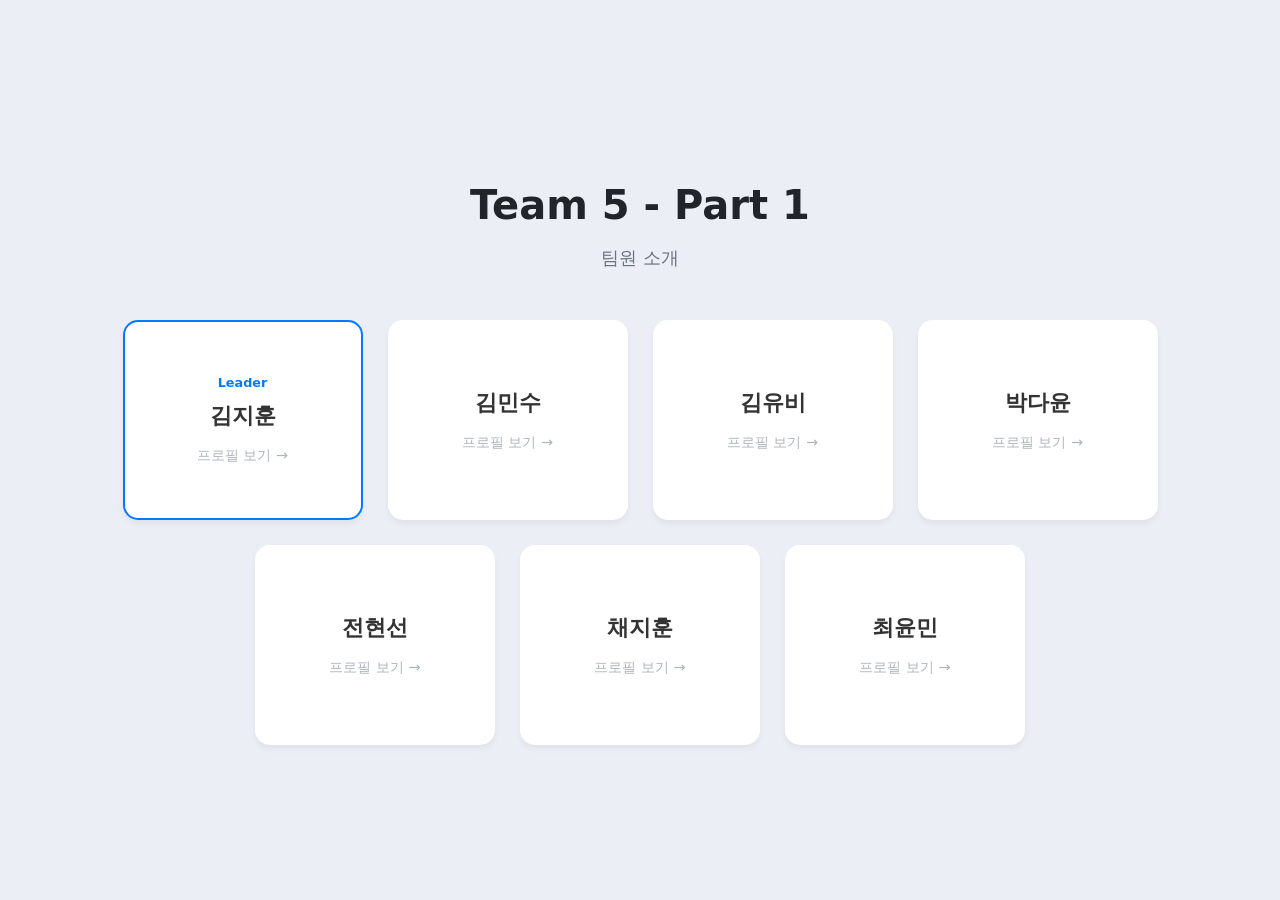
==== index.html @ cddf84dc "feat:메인 페이지 파일" ====
<!DOCTYPE html>
<html lang="ko">
<head>
    <meta charset="UTF-8">
    <meta name="viewport" content="width=device-width, initial-scale=1.0">
    <title>Team 5 - Part 1</title>
    <link rel="stylesheet" href="style.css">
</head>
<body>

    <div class="container">
        <header>
            <h1> Team 5 - Part 1</h1>
            <p class="subtitle"> 팀원 소개</p>
        </header>

        <main class="team-grid">
            <a href="members/jihun_k.html" class="member-card leader">
                <div class="role">Leader</div>
                <div class="name">김지훈</div>
                <div class="view-profile">프로필 보기 →</div>
            </a>

            <a href="members/minsoo.html" class="member-card">
                <div class="name">김민수</div>
                <div class="view-profile">프로필 보기 →</div>
            </a>
            <a href="members/yubi.html" class="member-card">
                <div class="name">김유비</div>
                <div class="view-profile">프로필 보기 →</div>
            </a>
            <a href="members/dayoon.html" class="member-card">
                <div class="name">박다윤</div>
                <div class="view-profile">프로필 보기 →</div>
            </a>
            <a href="members/hyunseon.html" class="member-card">
                <div class="name">전현선</div>
                <div class="view-profile">프로필 보기 →</div>
            </a>
            <a href="members/jihun_c.html" class="member-card">
                <div class="name">채지훈</div>
                <div class="view-profile">프로필 보기 →</div>
            </a>
            <a href="members/yunmin.html" class="member-card">
                <div class="name">최윤민</div>
                <div class="view-profile">프로필 보기 →</div>
            </a>
        </main>
    </div>

</body>
</html>
---- style.css ----
/* 1. 전체 배경 및 폰트 설정 */
body {
  background-color: #EBEEF5; 
  font-family: 'Pretendard', -apple-system, BlinkMacSystemFont, system-ui, Roboto, sans-serif;
  margin: 0;
  display: flex;
  justify-content: center;
  align-items: center;
  min-height: 100vh;
}

.container {
  width: 95%; /* 여유 있게 조정 */
  max-width: 1100px;
  padding: 40px 20px;
}

header {
  text-align: center;
  margin-bottom: 50px;
}

header h1 {
  font-size: 2.5rem;
  color: #212529;
  margin-bottom: 10px;
}

.subtitle {
  color: #6c757d;
  font-size: 1.1rem;
}

/* 2. 팀원 카드 배치 설정 (아래층 중앙 정렬 적용) */
.team-grid {
  display: flex;        /* grid에서 flex로 변경하여 중앙 정렬  */
  flex-wrap: wrap;      /* 인원이 많으면 다음 줄로 넘김 */
  justify-content: center; /* 카드 가로 가운데 정렬 (7명 중 아래 3명 중앙 배치) */
  gap: 25px;            /* 카드 사이 간격 */
  margin: 0 auto;
}

/* 3. 개별 카드 디자인 (크기 고정 및 내용 정렬) */
.member-card {
  background: white;
  width: 240px;          /* 모든 카드 가로 길이를 똑같이 고정 */
  height: 200px;         /* 모든 카드 세로 길이를 똑같이 고정 */
  border-radius: 15px;
  text-align: center;
  text-decoration: none; /* 링크 밑줄 제거 */
  color: #333;
  box-shadow: 0 4px 6px rgba(0,0,0,0.05);
  transition: all 0.3s ease;
  position: relative;
  overflow: hidden;

  /* 카드 안의 내용물들을 세로 중앙으로 정렬 */
  display: flex;
  flex-direction: column;
  justify-content: center;
  align-items: center;
  padding: 20px;
  box-sizing: border-box; /* 패딩이 크기에 영향을 주지 않도록 설정 */
}

/* 4. 마우스 올렸을 때 효과 */
.member-card:hover {
  transform: translateY(-10px);
  box-shadow: 0 10px 20px rgba(0,0,0,0.1);
}

/* 5. 팀장(Leader) 카드 강조 설정 */
.member-card.leader {
  border: 2px solid #007bff; /* 팀장 카드는 파란색 테두리 */
}

.role {
  font-size: 0.8rem;
  color: #007bff;
  font-weight: bold;
  margin-bottom: 10px;
}

.name {
  font-size: 1.4rem;     /* 이름을 조금 더 강조 */
  font-weight: 600;
  margin-bottom: 15px;
}

.view-profile {
  font-size: 0.9rem;
  color: #adb5bd;
}

/* 마우스 올리면 "프로필 보기" 색상 변경 */
.member-card:hover .view-profile {
  color: #007bff;
}
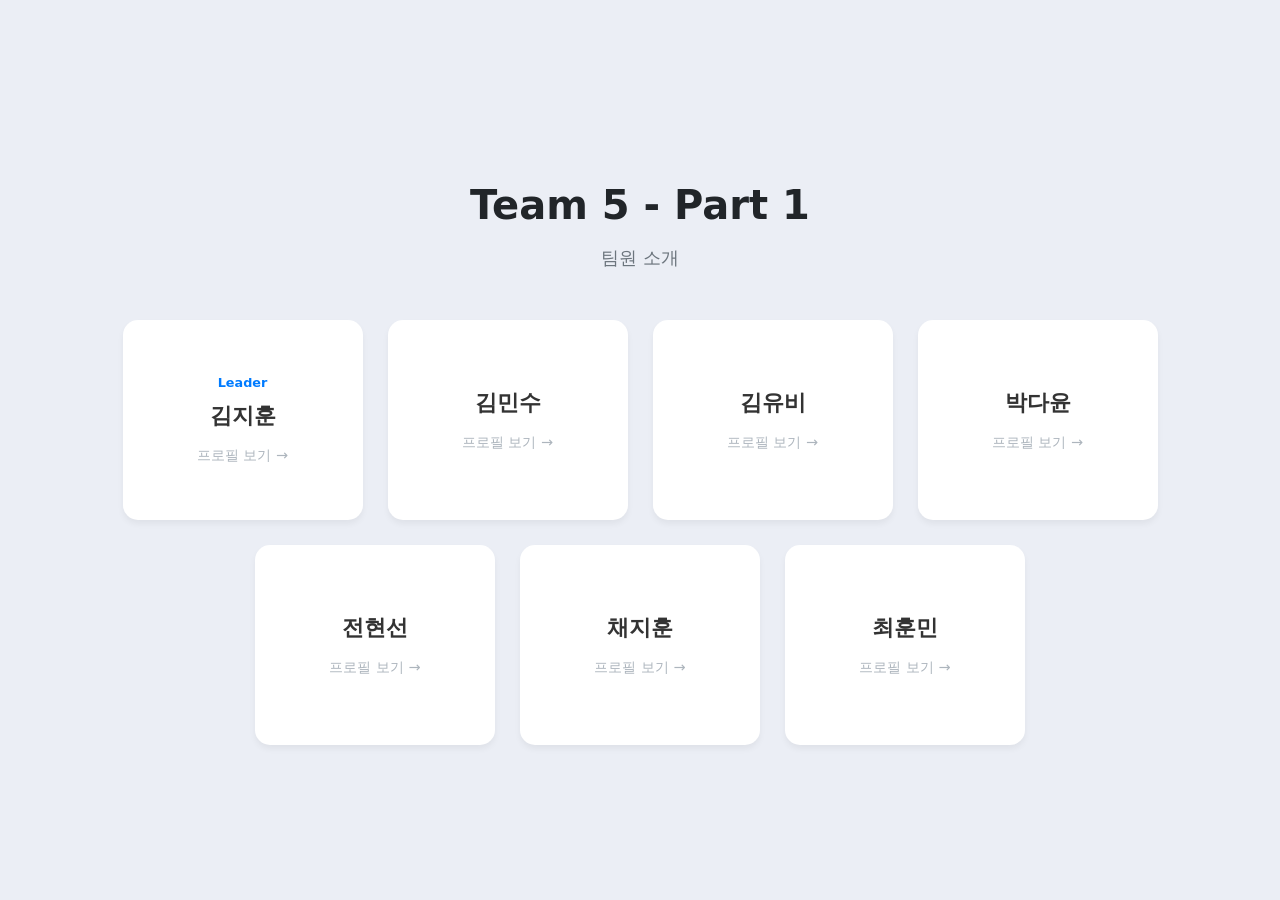
==== commit 1041976e: "메인페이지 호버 수정" ====
--- a/index.html
+++ b/index.html
@@ -1,52 +1,50 @@
-<!DOCTYPE html>
+<!doctype html>
 <html lang="ko">
-<head>
-    <meta charset="UTF-8">
-    <meta name="viewport" content="width=device-width, initial-scale=1.0">
+  <head>
+    <meta charset="UTF-8" />
+    <meta name="viewport" content="width=device-width, initial-scale=1.0" />
     <title>Team 5 - Part 1</title>
-    <link rel="stylesheet" href="style.css">
-</head>
-<body>
+    <link rel="stylesheet" href="style.css" />
+  </head>
+  <body>
+    <div class="container">
+      <header>
+        <h1>Team 5 - Part 1</h1>
+        <p class="subtitle">팀원 소개</p>
+      </header>
 
-    <div class="container">
-        <header>
-            <h1> Team 5 - Part 1</h1>
-            <p class="subtitle"> 팀원 소개</p>
-        </header>
+      <main class="team-grid">
+        <a href="members/jihun_k.html" class="member-card leader">
+          <div class="role">Leader</div>
+          <div class="name">김지훈</div>
+          <div class="view-profile">프로필 보기 →</div>
+        </a>
 
-        <main class="team-grid">
-            <a href="members/jihun_k.html" class="member-card leader">
-                <div class="role">Leader</div>
-                <div class="name">김지훈</div>
-                <div class="view-profile">프로필 보기 →</div>
-            </a>
-
-            <a href="members/minsoo.html" class="member-card">
-                <div class="name">김민수</div>
-                <div class="view-profile">프로필 보기 →</div>
-            </a>
-            <a href="members/yubi.html" class="member-card">
-                <div class="name">김유비</div>
-                <div class="view-profile">프로필 보기 →</div>
-            </a>
-            <a href="members/dayoon.html" class="member-card">
-                <div class="name">박다윤</div>
-                <div class="view-profile">프로필 보기 →</div>
-            </a>
-            <a href="members/hyunseon.html" class="member-card">
-                <div class="name">전현선</div>
-                <div class="view-profile">프로필 보기 →</div>
-            </a>
-            <a href="members/jihun_c.html" class="member-card">
-                <div class="name">채지훈</div>
-                <div class="view-profile">프로필 보기 →</div>
-            </a>
-            <a href="members/yunmin.html" class="member-card">
-                <div class="name">최윤민</div>
-                <div class="view-profile">프로필 보기 →</div>
-            </a>
-        </main>
+        <a href="members/minsoo.html" class="member-card">
+          <div class="name">김민수</div>
+          <div class="view-profile">프로필 보기 →</div>
+        </a>
+        <a href="members/yubi.html" class="member-card">
+          <div class="name">김유비</div>
+          <div class="view-profile">프로필 보기 →</div>
+        </a>
+        <a href="members/dayoon.html" class="member-card">
+          <div class="name">박다윤</div>
+          <div class="view-profile">프로필 보기 →</div>
+        </a>
+        <a href="members/hyunseon.html" class="member-card">
+          <div class="name">전현선</div>
+          <div class="view-profile">프로필 보기 →</div>
+        </a>
+        <a href="members/jihun_c.html" class="member-card">
+          <div class="name">채지훈</div>
+          <div class="view-profile">프로필 보기 →</div>
+        </a>
+        <a href="members/yunmin.html" class="member-card">
+          <div class="name">최훈민</div>
+          <div class="view-profile">프로필 보기 →</div>
+        </a>
+      </main>
     </div>
-
-</body>
-</html>+  </body>
+</html>
--- a/style.css
+++ b/style.css
@@ -1,7 +1,13 @@
 /* 1. 전체 배경 및 폰트 설정 */
 body {
-  background-color: #EBEEF5; 
-  font-family: 'Pretendard', -apple-system, BlinkMacSystemFont, system-ui, Roboto, sans-serif;
+  background-color: #ebeef5;
+  font-family:
+    "Pretendard",
+    -apple-system,
+    BlinkMacSystemFont,
+    system-ui,
+    Roboto,
+    sans-serif;
   margin: 0;
   display: flex;
   justify-content: center;
@@ -33,23 +39,23 @@
 
 /* 2. 팀원 카드 배치 설정 (아래층 중앙 정렬 적용) */
 .team-grid {
-  display: flex;        /* grid에서 flex로 변경하여 중앙 정렬  */
-  flex-wrap: wrap;      /* 인원이 많으면 다음 줄로 넘김 */
+  display: flex; /* grid에서 flex로 변경하여 중앙 정렬  */
+  flex-wrap: wrap; /* 인원이 많으면 다음 줄로 넘김 */
   justify-content: center; /* 카드 가로 가운데 정렬 (7명 중 아래 3명 중앙 배치) */
-  gap: 25px;            /* 카드 사이 간격 */
+  gap: 25px; /* 카드 사이 간격 */
   margin: 0 auto;
 }
 
 /* 3. 개별 카드 디자인 (크기 고정 및 내용 정렬) */
 .member-card {
   background: white;
-  width: 240px;          /* 모든 카드 가로 길이를 똑같이 고정 */
-  height: 200px;         /* 모든 카드 세로 길이를 똑같이 고정 */
+  width: 240px; /* 모든 카드 가로 길이를 똑같이 고정 */
+  height: 200px; /* 모든 카드 세로 길이를 똑같이 고정 */
   border-radius: 15px;
   text-align: center;
   text-decoration: none; /* 링크 밑줄 제거 */
   color: #333;
-  box-shadow: 0 4px 6px rgba(0,0,0,0.05);
+  box-shadow: 0 4px 6px rgba(0, 0, 0, 0.05);
   transition: all 0.3s ease;
   position: relative;
   overflow: hidden;
@@ -66,13 +72,13 @@
 /* 4. 마우스 올렸을 때 효과 */
 .member-card:hover {
   transform: translateY(-10px);
-  box-shadow: 0 10px 20px rgba(0,0,0,0.1);
+  box-shadow: 0 10px 20px rgba(0, 0, 0, 0.1);
 }
 
 /* 5. 팀장(Leader) 카드 강조 설정 */
-.member-card.leader {
-  border: 2px solid #007bff; /* 팀장 카드는 파란색 테두리 */
-}
+/* .member-card.leader {
+  border: 2px solid #007bff;
+} */
 
 .role {
   font-size: 0.8rem;
@@ -82,7 +88,7 @@
 }
 
 .name {
-  font-size: 1.4rem;     /* 이름을 조금 더 강조 */
+  font-size: 1.4rem; /* 이름을 조금 더 강조 */
   font-weight: 600;
   margin-bottom: 15px;
 }
@@ -95,4 +101,9 @@
 /* 마우스 올리면 "프로필 보기" 색상 변경 */
 .member-card:hover .view-profile {
   color: #007bff;
-}+}
+
+/* 마우스 올린 카드의 테두리가 파란색이 되도록 수정 */
+.member-card:hover {
+  border: 1px solid #007bff;
+}
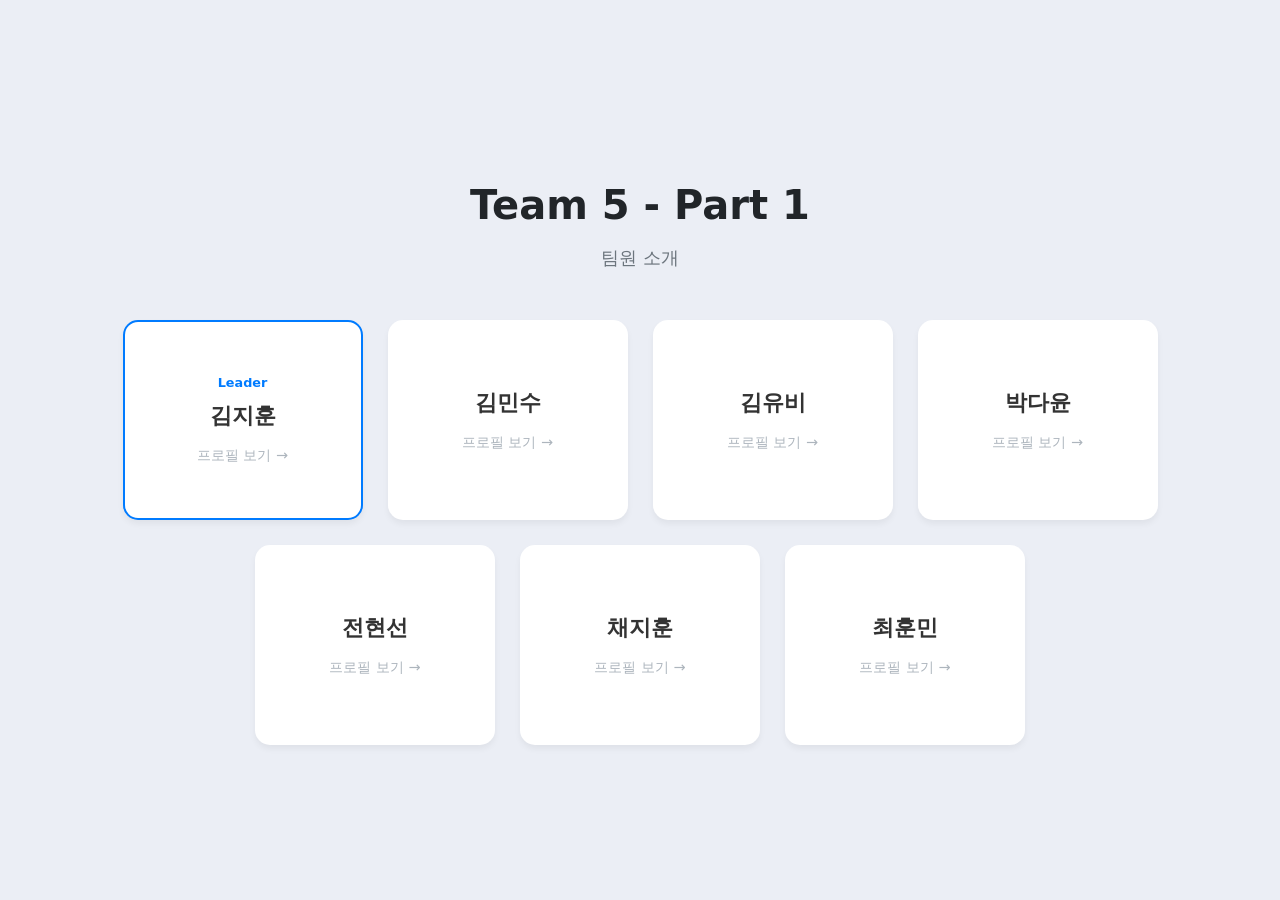
==== commit 78f3fea4: "feat: 김지훈 파일 추가" ====
--- a/index.html
+++ b/index.html
@@ -47,4 +47,4 @@
       </main>
     </div>
   </body>
-</html>
+</html>
--- a/style.css
+++ b/style.css
@@ -1,13 +1,7 @@
 /* 1. 전체 배경 및 폰트 설정 */
 body {
-  background-color: #ebeef5;
-  font-family:
-    "Pretendard",
-    -apple-system,
-    BlinkMacSystemFont,
-    system-ui,
-    Roboto,
-    sans-serif;
+  background-color: #EBEEF5; 
+  font-family: 'Pretendard', -apple-system, BlinkMacSystemFont, system-ui, Roboto, sans-serif;
   margin: 0;
   display: flex;
   justify-content: center;
@@ -39,23 +33,23 @@
 
 /* 2. 팀원 카드 배치 설정 (아래층 중앙 정렬 적용) */
 .team-grid {
-  display: flex; /* grid에서 flex로 변경하여 중앙 정렬  */
-  flex-wrap: wrap; /* 인원이 많으면 다음 줄로 넘김 */
+  display: flex;        /* grid에서 flex로 변경하여 중앙 정렬  */
+  flex-wrap: wrap;      /* 인원이 많으면 다음 줄로 넘김 */
   justify-content: center; /* 카드 가로 가운데 정렬 (7명 중 아래 3명 중앙 배치) */
-  gap: 25px; /* 카드 사이 간격 */
+  gap: 25px;            /* 카드 사이 간격 */
   margin: 0 auto;
 }
 
 /* 3. 개별 카드 디자인 (크기 고정 및 내용 정렬) */
 .member-card {
   background: white;
-  width: 240px; /* 모든 카드 가로 길이를 똑같이 고정 */
-  height: 200px; /* 모든 카드 세로 길이를 똑같이 고정 */
+  width: 240px;          /* 모든 카드 가로 길이를 똑같이 고정 */
+  height: 200px;         /* 모든 카드 세로 길이를 똑같이 고정 */
   border-radius: 15px;
   text-align: center;
   text-decoration: none; /* 링크 밑줄 제거 */
   color: #333;
-  box-shadow: 0 4px 6px rgba(0, 0, 0, 0.05);
+  box-shadow: 0 4px 6px rgba(0,0,0,0.05);
   transition: all 0.3s ease;
   position: relative;
   overflow: hidden;
@@ -72,13 +66,13 @@
 /* 4. 마우스 올렸을 때 효과 */
 .member-card:hover {
   transform: translateY(-10px);
-  box-shadow: 0 10px 20px rgba(0, 0, 0, 0.1);
+  box-shadow: 0 10px 20px rgba(0,0,0,0.1);
 }
 
 /* 5. 팀장(Leader) 카드 강조 설정 */
-/* .member-card.leader {
-  border: 2px solid #007bff;
-} */
+.member-card.leader {
+  border: 2px solid #007bff; /* 팀장 카드는 파란색 테두리 */
+}
 
 .role {
   font-size: 0.8rem;
@@ -88,7 +82,7 @@
 }
 
 .name {
-  font-size: 1.4rem; /* 이름을 조금 더 강조 */
+  font-size: 1.4rem;     /* 이름을 조금 더 강조 */
   font-weight: 600;
   margin-bottom: 15px;
 }
@@ -101,9 +95,4 @@
 /* 마우스 올리면 "프로필 보기" 색상 변경 */
 .member-card:hover .view-profile {
   color: #007bff;
-}
-
-/* 마우스 올린 카드의 테두리가 파란색이 되도록 수정 */
-.member-card:hover {
-  border: 1px solid #007bff;
-}
+}
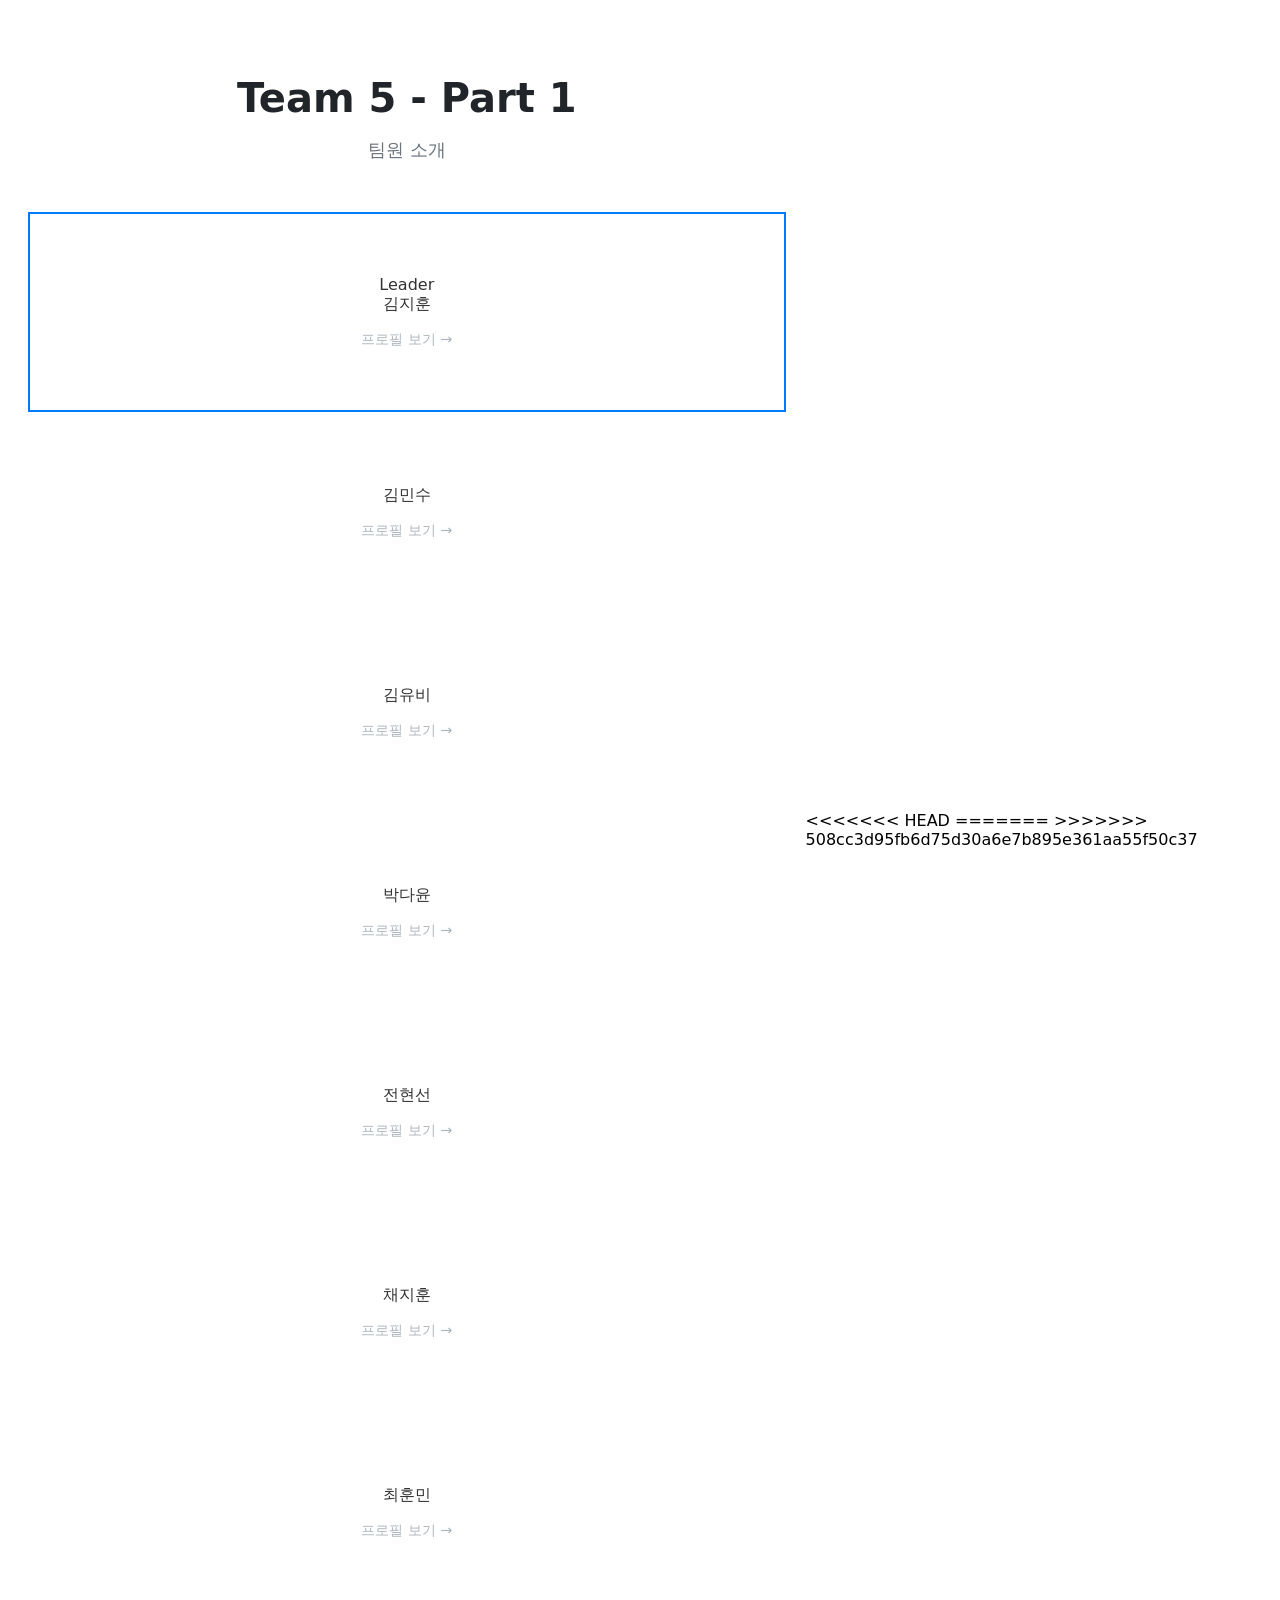
==== commit b455ce6a: "feat: 내 파일 추가 및 동기화" ====
--- a/index.html
+++ b/index.html
@@ -47,4 +47,8 @@
       </main>
     </div>
   </body>
-</html>+<<<<<<< HEAD
+</html>
+=======
+</html>
+>>>>>>> 508cc3d95fb6d75d30a6e7b895e361aa55f50c37
--- a/style.css
+++ b/style.css
@@ -1,7 +1,18 @@
 /* 1. 전체 배경 및 폰트 설정 */
 body {
+<<<<<<< HEAD
   background-color: #EBEEF5; 
   font-family: 'Pretendard', -apple-system, BlinkMacSystemFont, system-ui, Roboto, sans-serif;
+=======
+  background-color: #ebeef5;
+  font-family:
+    "Pretendard",
+    -apple-system,
+    BlinkMacSystemFont,
+    system-ui,
+    Roboto,
+    sans-serif;
+>>>>>>> 508cc3d95fb6d75d30a6e7b895e361aa55f50c37
   margin: 0;
   display: flex;
   justify-content: center;
@@ -33,23 +44,39 @@
 
 /* 2. 팀원 카드 배치 설정 (아래층 중앙 정렬 적용) */
 .team-grid {
+<<<<<<< HEAD
   display: flex;        /* grid에서 flex로 변경하여 중앙 정렬  */
   flex-wrap: wrap;      /* 인원이 많으면 다음 줄로 넘김 */
   justify-content: center; /* 카드 가로 가운데 정렬 (7명 중 아래 3명 중앙 배치) */
   gap: 25px;            /* 카드 사이 간격 */
+=======
+  display: flex; /* grid에서 flex로 변경하여 중앙 정렬  */
+  flex-wrap: wrap; /* 인원이 많으면 다음 줄로 넘김 */
+  justify-content: center; /* 카드 가로 가운데 정렬 (7명 중 아래 3명 중앙 배치) */
+  gap: 25px; /* 카드 사이 간격 */
+>>>>>>> 508cc3d95fb6d75d30a6e7b895e361aa55f50c37
   margin: 0 auto;
 }
 
 /* 3. 개별 카드 디자인 (크기 고정 및 내용 정렬) */
 .member-card {
   background: white;
+<<<<<<< HEAD
   width: 240px;          /* 모든 카드 가로 길이를 똑같이 고정 */
   height: 200px;         /* 모든 카드 세로 길이를 똑같이 고정 */
+=======
+  width: 240px; /* 모든 카드 가로 길이를 똑같이 고정 */
+  height: 200px; /* 모든 카드 세로 길이를 똑같이 고정 */
+>>>>>>> 508cc3d95fb6d75d30a6e7b895e361aa55f50c37
   border-radius: 15px;
   text-align: center;
   text-decoration: none; /* 링크 밑줄 제거 */
   color: #333;
+<<<<<<< HEAD
   box-shadow: 0 4px 6px rgba(0,0,0,0.05);
+=======
+  box-shadow: 0 4px 6px rgba(0, 0, 0, 0.05);
+>>>>>>> 508cc3d95fb6d75d30a6e7b895e361aa55f50c37
   transition: all 0.3s ease;
   position: relative;
   overflow: hidden;
@@ -66,6 +93,7 @@
 /* 4. 마우스 올렸을 때 효과 */
 .member-card:hover {
   transform: translateY(-10px);
+<<<<<<< HEAD
   box-shadow: 0 10px 20px rgba(0,0,0,0.1);
 }
 
@@ -73,6 +101,15 @@
 .member-card.leader {
   border: 2px solid #007bff; /* 팀장 카드는 파란색 테두리 */
 }
+=======
+  box-shadow: 0 10px 20px rgba(0, 0, 0, 0.1);
+}
+
+/* 5. 팀장(Leader) 카드 강조 설정 */
+/* .member-card.leader {
+  border: 2px solid #007bff;
+} */
+>>>>>>> 508cc3d95fb6d75d30a6e7b895e361aa55f50c37
 
 .role {
   font-size: 0.8rem;
@@ -82,7 +119,11 @@
 }
 
 .name {
+<<<<<<< HEAD
   font-size: 1.4rem;     /* 이름을 조금 더 강조 */
+=======
+  font-size: 1.4rem; /* 이름을 조금 더 강조 */
+>>>>>>> 508cc3d95fb6d75d30a6e7b895e361aa55f50c37
   font-weight: 600;
   margin-bottom: 15px;
 }
@@ -95,4 +136,13 @@
 /* 마우스 올리면 "프로필 보기" 색상 변경 */
 .member-card:hover .view-profile {
   color: #007bff;
-}+<<<<<<< HEAD
+}
+=======
+}
+
+/* 마우스 올린 카드의 테두리가 파란색이 되도록 수정 */
+.member-card:hover {
+  border: 1px solid #007bff;
+}
+>>>>>>> 508cc3d95fb6d75d30a6e7b895e361aa55f50c37
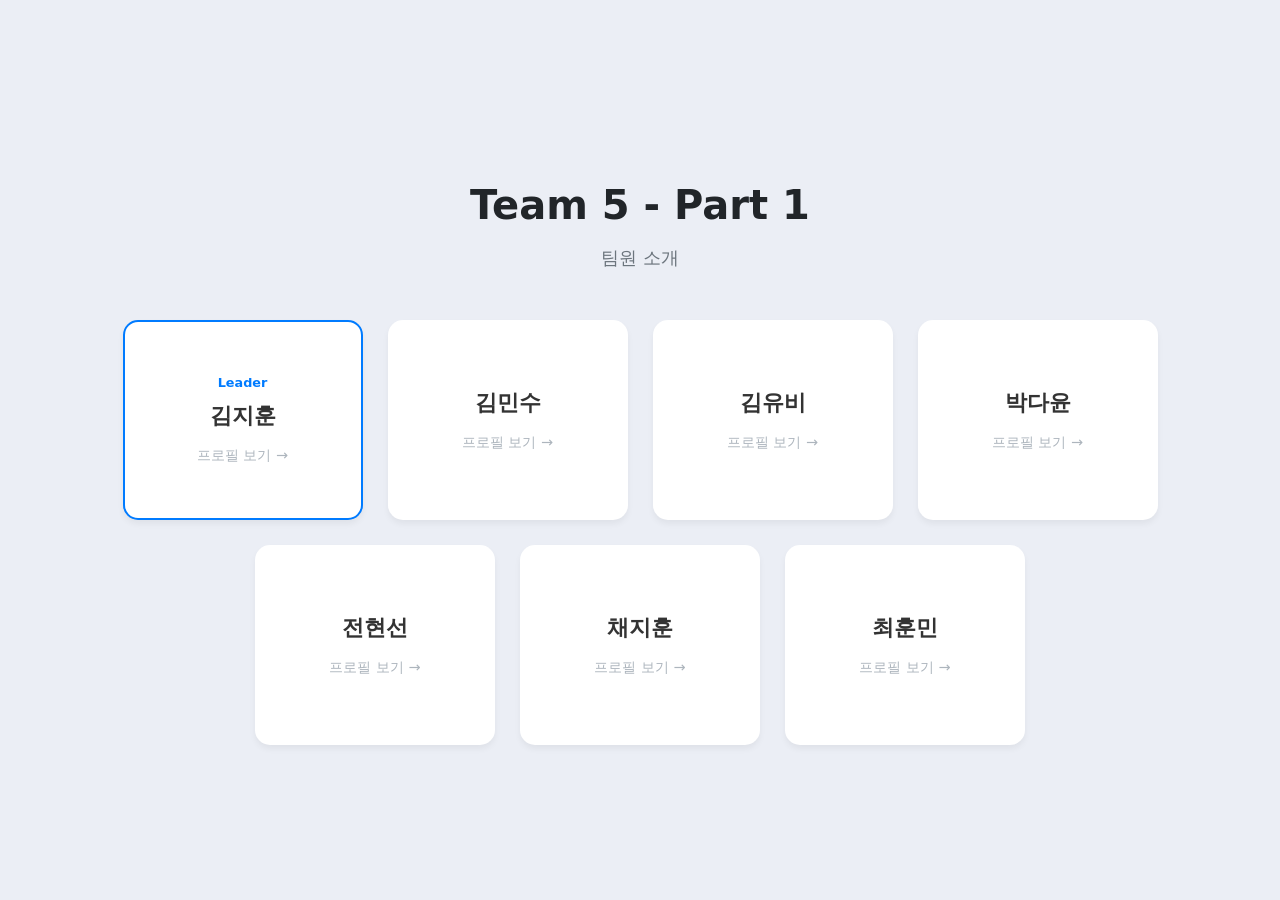
==== commit 239d69f7: "style: 메인 페이지 UI 수정 중 브랜치 이동" ====
--- a/index.html
+++ b/index.html
@@ -14,13 +14,13 @@
       </header>
 
       <main class="team-grid">
-        <a href="members/jihun_k.html" class="member-card leader">
+        <a href="kimjihun.html" class="member-card leader">
           <div class="role">Leader</div>
           <div class="name">김지훈</div>
           <div class="view-profile">프로필 보기 →</div>
         </a>
 
-        <a href="members/minsoo.html" class="member-card">
+        <a href="minsu.html" class="member-card">
           <div class="name">김민수</div>
           <div class="view-profile">프로필 보기 →</div>
         </a>
@@ -32,23 +32,19 @@
           <div class="name">박다윤</div>
           <div class="view-profile">프로필 보기 →</div>
         </a>
-        <a href="members/hyunseon.html" class="member-card">
+        <a href="hyeonseon.html" class="member-card">
           <div class="name">전현선</div>
           <div class="view-profile">프로필 보기 →</div>
         </a>
-        <a href="members/jihun_c.html" class="member-card">
+        <a href="jihun.html" class="member-card">
           <div class="name">채지훈</div>
           <div class="view-profile">프로필 보기 →</div>
         </a>
-        <a href="members/yunmin.html" class="member-card">
+        <a href="hoonmin.html" class="member-card">
           <div class="name">최훈민</div>
           <div class="view-profile">프로필 보기 →</div>
         </a>
       </main>
     </div>
   </body>
-<<<<<<< HEAD
 </html>
-=======
-</html>
->>>>>>> 508cc3d95fb6d75d30a6e7b895e361aa55f50c37
--- a/style.css
+++ b/style.css
@@ -1,18 +1,7 @@
 /* 1. 전체 배경 및 폰트 설정 */
 body {
-<<<<<<< HEAD
   background-color: #EBEEF5; 
   font-family: 'Pretendard', -apple-system, BlinkMacSystemFont, system-ui, Roboto, sans-serif;
-=======
-  background-color: #ebeef5;
-  font-family:
-    "Pretendard",
-    -apple-system,
-    BlinkMacSystemFont,
-    system-ui,
-    Roboto,
-    sans-serif;
->>>>>>> 508cc3d95fb6d75d30a6e7b895e361aa55f50c37
   margin: 0;
   display: flex;
   justify-content: center;
@@ -44,39 +33,23 @@
 
 /* 2. 팀원 카드 배치 설정 (아래층 중앙 정렬 적용) */
 .team-grid {
-<<<<<<< HEAD
   display: flex;        /* grid에서 flex로 변경하여 중앙 정렬  */
   flex-wrap: wrap;      /* 인원이 많으면 다음 줄로 넘김 */
   justify-content: center; /* 카드 가로 가운데 정렬 (7명 중 아래 3명 중앙 배치) */
   gap: 25px;            /* 카드 사이 간격 */
-=======
-  display: flex; /* grid에서 flex로 변경하여 중앙 정렬  */
-  flex-wrap: wrap; /* 인원이 많으면 다음 줄로 넘김 */
-  justify-content: center; /* 카드 가로 가운데 정렬 (7명 중 아래 3명 중앙 배치) */
-  gap: 25px; /* 카드 사이 간격 */
->>>>>>> 508cc3d95fb6d75d30a6e7b895e361aa55f50c37
   margin: 0 auto;
 }
 
 /* 3. 개별 카드 디자인 (크기 고정 및 내용 정렬) */
 .member-card {
   background: white;
-<<<<<<< HEAD
   width: 240px;          /* 모든 카드 가로 길이를 똑같이 고정 */
   height: 200px;         /* 모든 카드 세로 길이를 똑같이 고정 */
-=======
-  width: 240px; /* 모든 카드 가로 길이를 똑같이 고정 */
-  height: 200px; /* 모든 카드 세로 길이를 똑같이 고정 */
->>>>>>> 508cc3d95fb6d75d30a6e7b895e361aa55f50c37
   border-radius: 15px;
   text-align: center;
   text-decoration: none; /* 링크 밑줄 제거 */
   color: #333;
-<<<<<<< HEAD
   box-shadow: 0 4px 6px rgba(0,0,0,0.05);
-=======
-  box-shadow: 0 4px 6px rgba(0, 0, 0, 0.05);
->>>>>>> 508cc3d95fb6d75d30a6e7b895e361aa55f50c37
   transition: all 0.3s ease;
   position: relative;
   overflow: hidden;
@@ -93,7 +66,6 @@
 /* 4. 마우스 올렸을 때 효과 */
 .member-card:hover {
   transform: translateY(-10px);
-<<<<<<< HEAD
   box-shadow: 0 10px 20px rgba(0,0,0,0.1);
 }
 
@@ -101,15 +73,6 @@
 .member-card.leader {
   border: 2px solid #007bff; /* 팀장 카드는 파란색 테두리 */
 }
-=======
-  box-shadow: 0 10px 20px rgba(0, 0, 0, 0.1);
-}
-
-/* 5. 팀장(Leader) 카드 강조 설정 */
-/* .member-card.leader {
-  border: 2px solid #007bff;
-} */
->>>>>>> 508cc3d95fb6d75d30a6e7b895e361aa55f50c37
 
 .role {
   font-size: 0.8rem;
@@ -119,11 +82,7 @@
 }
 
 .name {
-<<<<<<< HEAD
   font-size: 1.4rem;     /* 이름을 조금 더 강조 */
-=======
-  font-size: 1.4rem; /* 이름을 조금 더 강조 */
->>>>>>> 508cc3d95fb6d75d30a6e7b895e361aa55f50c37
   font-weight: 600;
   margin-bottom: 15px;
 }
@@ -136,13 +95,4 @@
 /* 마우스 올리면 "프로필 보기" 색상 변경 */
 .member-card:hover .view-profile {
   color: #007bff;
-<<<<<<< HEAD
 }
-=======
-}
-
-/* 마우스 올린 카드의 테두리가 파란색이 되도록 수정 */
-.member-card:hover {
-  border: 1px solid #007bff;
-}
->>>>>>> 508cc3d95fb6d75d30a6e7b895e361aa55f50c37
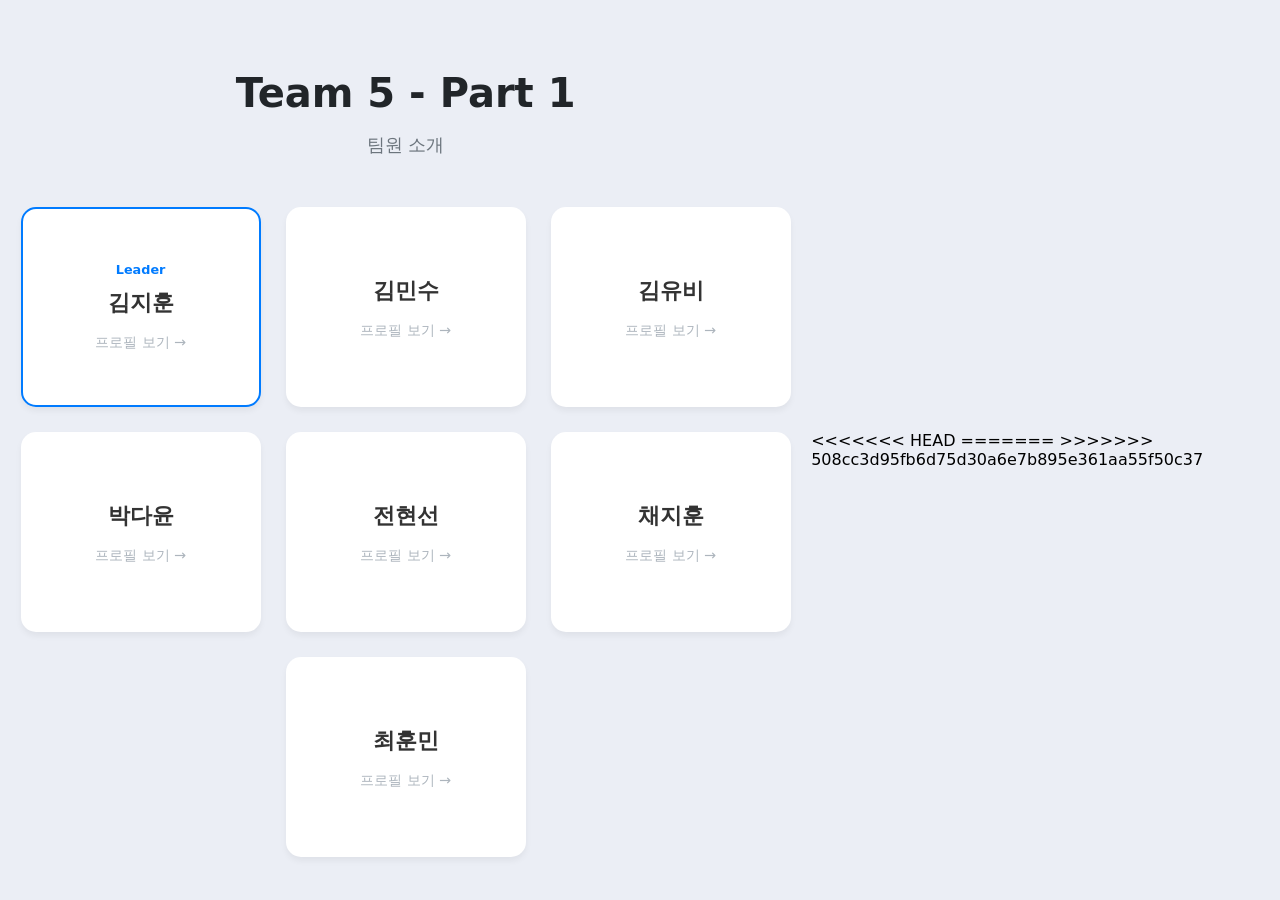
==== commit 2e85ef10: "feat: 메인 페이지 연결 및 링크 연결" ====
--- a/index.html
+++ b/index.html
@@ -47,4 +47,8 @@
       </main>
     </div>
   </body>
+<<<<<<< HEAD
 </html>
+=======
+</html>
+>>>>>>> 508cc3d95fb6d75d30a6e7b895e361aa55f50c37
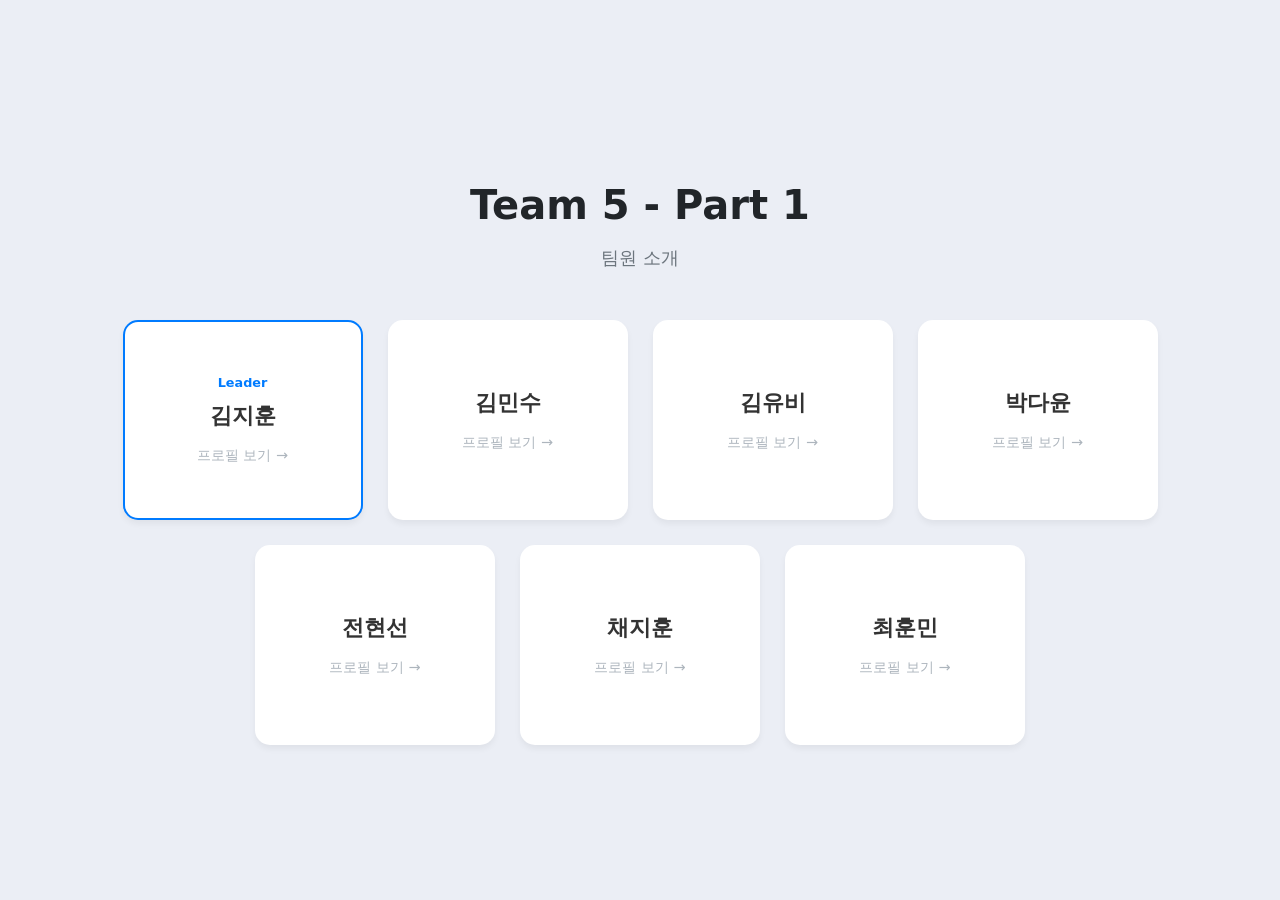
==== commit e1ff98f4: "Merge pull request #8 from jihun5914/feature/main-ui-update style: 메인 페이지 UI 수정 중 브랜치 이동" ====
--- a/index.html
+++ b/index.html
@@ -47,8 +47,4 @@
       </main>
     </div>
   </body>
-<<<<<<< HEAD
 </html>
-=======
-</html>
->>>>>>> 508cc3d95fb6d75d30a6e7b895e361aa55f50c37
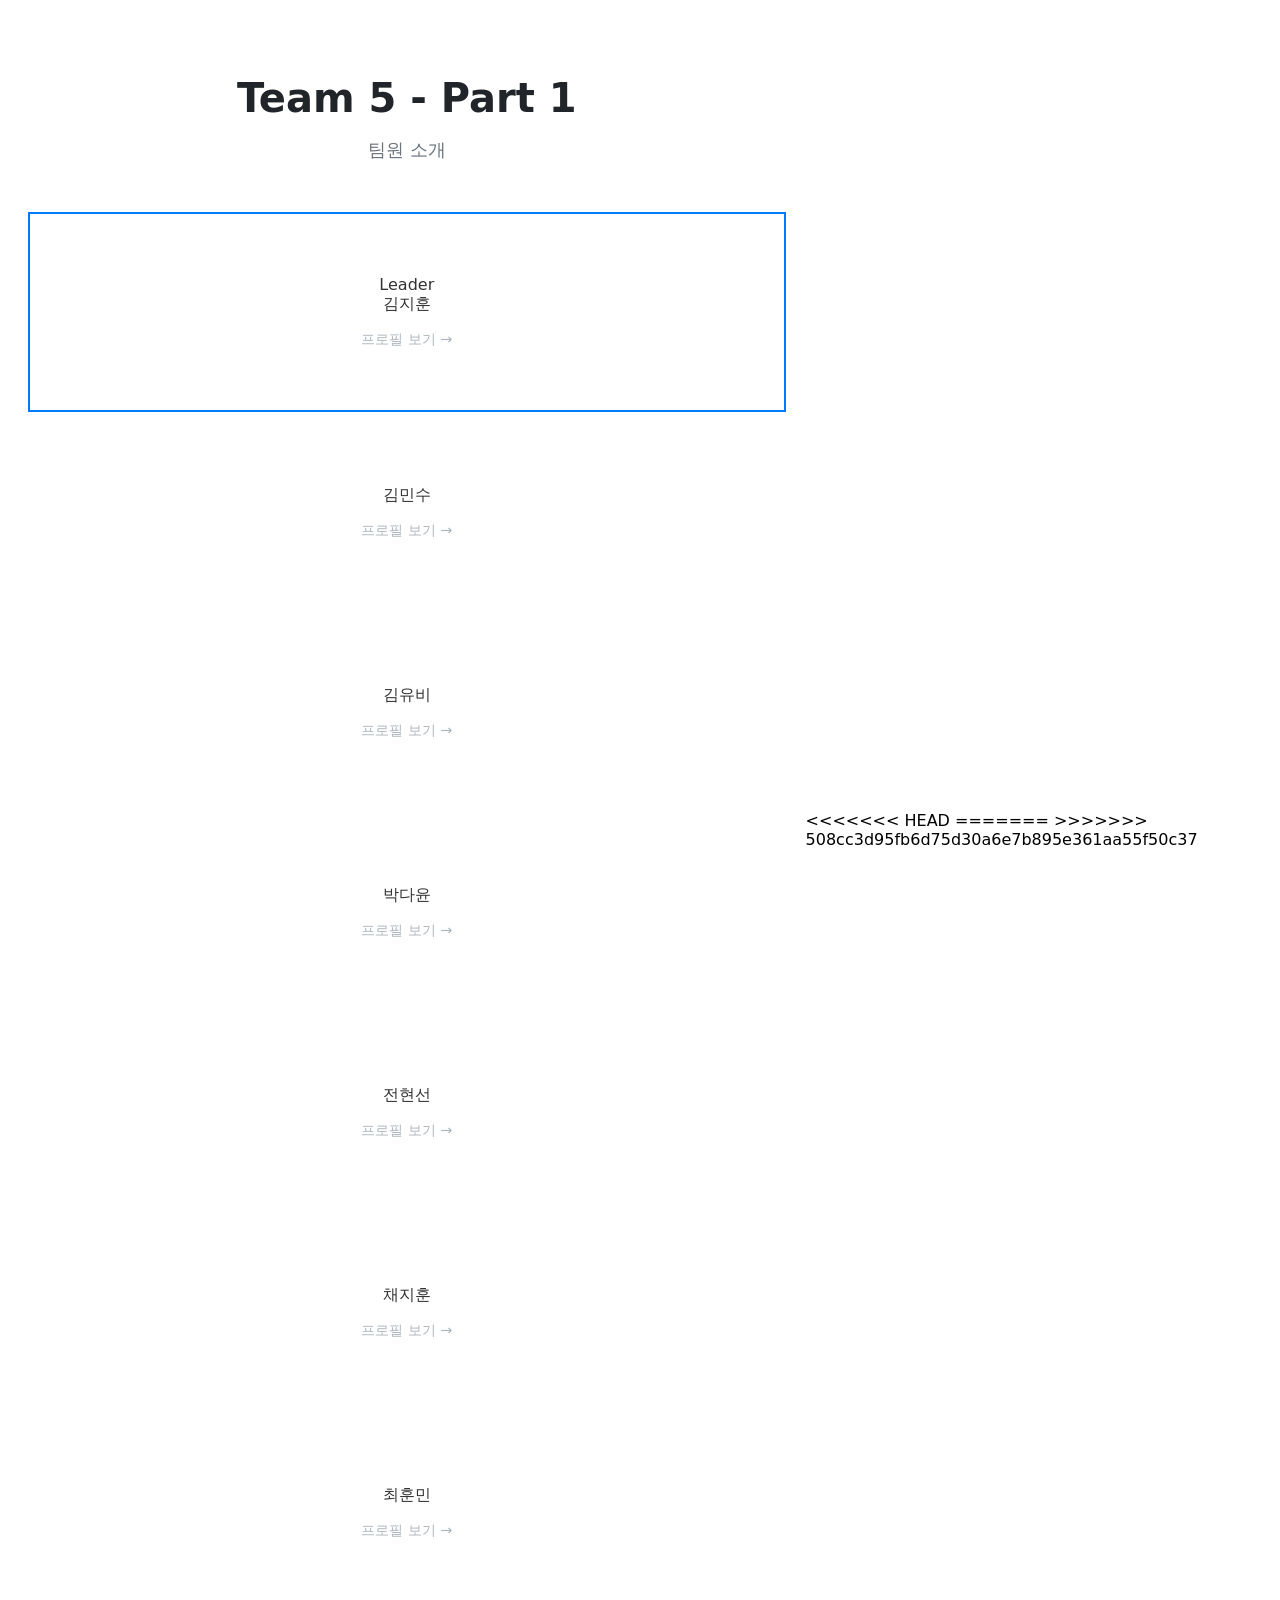
==== commit 110ac6ab: "수정됨" ====
--- a/index.html
+++ b/index.html
@@ -14,13 +14,13 @@
       </header>
 
       <main class="team-grid">
-        <a href="kimjihun.html" class="member-card leader">
+        <a href="members/jihun_k.html" class="member-card leader">
           <div class="role">Leader</div>
           <div class="name">김지훈</div>
           <div class="view-profile">프로필 보기 →</div>
         </a>
 
-        <a href="minsu.html" class="member-card">
+        <a href="members/minsoo.html" class="member-card">
           <div class="name">김민수</div>
           <div class="view-profile">프로필 보기 →</div>
         </a>
@@ -32,19 +32,23 @@
           <div class="name">박다윤</div>
           <div class="view-profile">프로필 보기 →</div>
         </a>
-        <a href="hyeonseon.html" class="member-card">
+        <a href="members/hyunseon.html" class="member-card">
           <div class="name">전현선</div>
           <div class="view-profile">프로필 보기 →</div>
         </a>
-        <a href="jihun.html" class="member-card">
+        <a href="members/jihun_c.html" class="member-card">
           <div class="name">채지훈</div>
           <div class="view-profile">프로필 보기 →</div>
         </a>
-        <a href="hoonmin.html" class="member-card">
+        <a href="members/yunmin.html" class="member-card">
           <div class="name">최훈민</div>
           <div class="view-profile">프로필 보기 →</div>
         </a>
       </main>
     </div>
   </body>
+<<<<<<< HEAD
 </html>
+=======
+</html>
+>>>>>>> 508cc3d95fb6d75d30a6e7b895e361aa55f50c37
--- a/style.css
+++ b/style.css
@@ -1,7 +1,18 @@
 /* 1. 전체 배경 및 폰트 설정 */
 body {
+<<<<<<< HEAD
   background-color: #EBEEF5; 
   font-family: 'Pretendard', -apple-system, BlinkMacSystemFont, system-ui, Roboto, sans-serif;
+=======
+  background-color: #ebeef5;
+  font-family:
+    "Pretendard",
+    -apple-system,
+    BlinkMacSystemFont,
+    system-ui,
+    Roboto,
+    sans-serif;
+>>>>>>> 508cc3d95fb6d75d30a6e7b895e361aa55f50c37
   margin: 0;
   display: flex;
   justify-content: center;
@@ -33,23 +44,39 @@
 
 /* 2. 팀원 카드 배치 설정 (아래층 중앙 정렬 적용) */
 .team-grid {
+<<<<<<< HEAD
   display: flex;        /* grid에서 flex로 변경하여 중앙 정렬  */
   flex-wrap: wrap;      /* 인원이 많으면 다음 줄로 넘김 */
   justify-content: center; /* 카드 가로 가운데 정렬 (7명 중 아래 3명 중앙 배치) */
   gap: 25px;            /* 카드 사이 간격 */
+=======
+  display: flex; /* grid에서 flex로 변경하여 중앙 정렬  */
+  flex-wrap: wrap; /* 인원이 많으면 다음 줄로 넘김 */
+  justify-content: center; /* 카드 가로 가운데 정렬 (7명 중 아래 3명 중앙 배치) */
+  gap: 25px; /* 카드 사이 간격 */
+>>>>>>> 508cc3d95fb6d75d30a6e7b895e361aa55f50c37
   margin: 0 auto;
 }
 
 /* 3. 개별 카드 디자인 (크기 고정 및 내용 정렬) */
 .member-card {
   background: white;
+<<<<<<< HEAD
   width: 240px;          /* 모든 카드 가로 길이를 똑같이 고정 */
   height: 200px;         /* 모든 카드 세로 길이를 똑같이 고정 */
+=======
+  width: 240px; /* 모든 카드 가로 길이를 똑같이 고정 */
+  height: 200px; /* 모든 카드 세로 길이를 똑같이 고정 */
+>>>>>>> 508cc3d95fb6d75d30a6e7b895e361aa55f50c37
   border-radius: 15px;
   text-align: center;
   text-decoration: none; /* 링크 밑줄 제거 */
   color: #333;
+<<<<<<< HEAD
   box-shadow: 0 4px 6px rgba(0,0,0,0.05);
+=======
+  box-shadow: 0 4px 6px rgba(0, 0, 0, 0.05);
+>>>>>>> 508cc3d95fb6d75d30a6e7b895e361aa55f50c37
   transition: all 0.3s ease;
   position: relative;
   overflow: hidden;
@@ -66,6 +93,7 @@
 /* 4. 마우스 올렸을 때 효과 */
 .member-card:hover {
   transform: translateY(-10px);
+<<<<<<< HEAD
   box-shadow: 0 10px 20px rgba(0,0,0,0.1);
 }
 
@@ -73,6 +101,15 @@
 .member-card.leader {
   border: 2px solid #007bff; /* 팀장 카드는 파란색 테두리 */
 }
+=======
+  box-shadow: 0 10px 20px rgba(0, 0, 0, 0.1);
+}
+
+/* 5. 팀장(Leader) 카드 강조 설정 */
+/* .member-card.leader {
+  border: 2px solid #007bff;
+} */
+>>>>>>> 508cc3d95fb6d75d30a6e7b895e361aa55f50c37
 
 .role {
   font-size: 0.8rem;
@@ -82,7 +119,11 @@
 }
 
 .name {
+<<<<<<< HEAD
   font-size: 1.4rem;     /* 이름을 조금 더 강조 */
+=======
+  font-size: 1.4rem; /* 이름을 조금 더 강조 */
+>>>>>>> 508cc3d95fb6d75d30a6e7b895e361aa55f50c37
   font-weight: 600;
   margin-bottom: 15px;
 }
@@ -95,4 +136,13 @@
 /* 마우스 올리면 "프로필 보기" 색상 변경 */
 .member-card:hover .view-profile {
   color: #007bff;
+<<<<<<< HEAD
 }
+=======
+}
+
+/* 마우스 올린 카드의 테두리가 파란색이 되도록 수정 */
+.member-card:hover {
+  border: 1px solid #007bff;
+}
+>>>>>>> 508cc3d95fb6d75d30a6e7b895e361aa55f50c37
